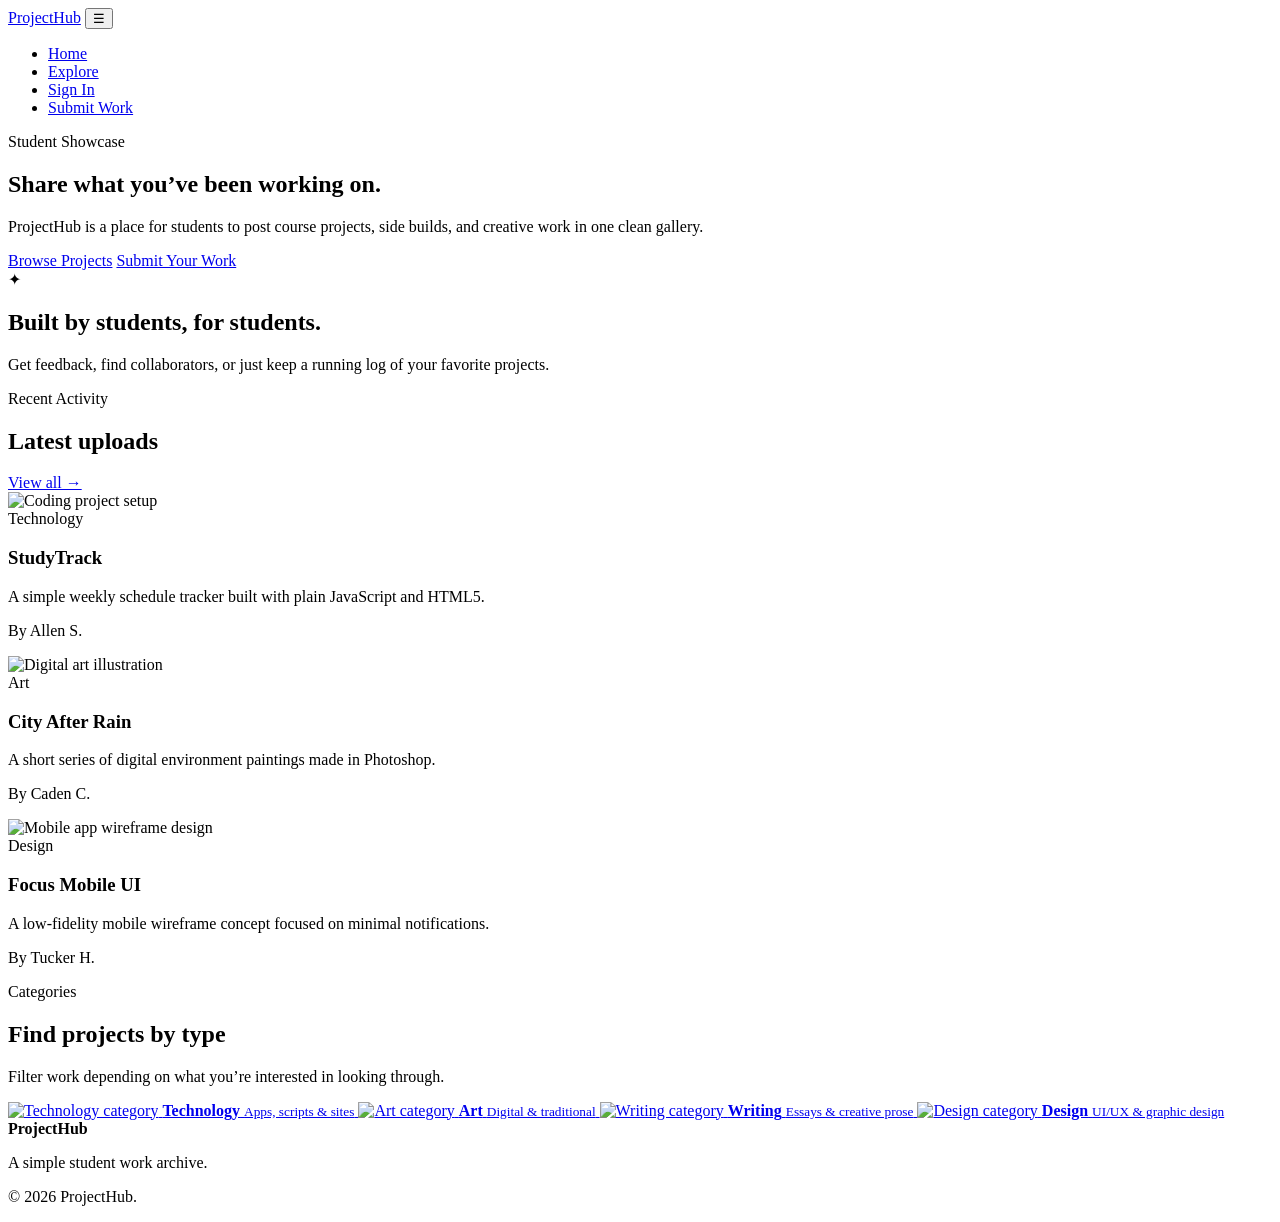
==== index.html @ acc098c9 "Add files via upload" ====
<!DOCTYPE html>
<html lang="en">
<head>
  <meta charset="UTF-8">
  <meta name="viewport" content="width=device-width, initial-scale=1.0">
  <title>ProjectHub | Student Work Showcase</title>
  <link rel="stylesheet" href="css/style.css">
</head>
<body>
  <header class="site-header">
    <nav class="navbar container">
      <a class="logo" href="index.html">ProjectHub</a>
      <button class="menu-toggle" id="menuToggle">☰</button>
      <ul class="nav-links" id="navLinks">
        <li><a class="active" href="index.html">Home</a></li>
        <li><a href="explore.html">Explore</a></li>
        <li><a href="signin.html">Sign In</a></li>
        <li><a class="nav-button" href="submit.html">Submit Work</a></li>
      </ul>
    </nav>
  </header>

  <main>
    <section class="hero">
      <div class="container hero-content">
        <div>
          <p class="eyebrow">Student Showcase</p>
          <h1>Share what you’ve been working on.</h1>
          <p class="hero-text">ProjectHub is a place for students to post course projects, side builds, and creative work in one clean gallery.</p>
          <div class="hero-buttons">
            <a class="button primary" href="explore.html">Browse Projects</a>
            <a class="button secondary" href="submit.html">Submit Your Work</a>
          </div>
        </div>
        <div class="hero-card">
          <span class="hero-icon">✦</span>
          <h2>Built by students, for students.</h2>
          <p>Get feedback, find collaborators, or just keep a running log of your favorite projects.</p>
        </div>
      </div>
    </section>

    <section class="section container">
      <div class="section-heading">
        <div>
          <p class="eyebrow">Recent Activity</p>
          <h2>Latest uploads</h2>
        </div>
        <a href="explore.html">View all →</a>
      </div>
      <div class="project-grid">
        <article class="project-card">
          <div class="project-image">
            <img src="https://images.unsplash.com/photo-1555066931-4365d14bab8c?auto=format&fit=crop&w=600&q=80" alt="Coding project setup">
          </div>
          <div class="card-content">
            <span class="tag">Technology</span>
            <h3>StudyTrack</h3>
            <p>A simple weekly schedule tracker built with plain JavaScript and HTML5.</p>
            <p class="creator">By Allen S.</p>
          </div>
        </article>
        <article class="project-card">
          <div class="project-image">
            <img src="https://images.unsplash.com/photo-1541701494587-cb58502866ab?auto=format&fit=crop&w=600&q=80" alt="Digital art illustration">          </div>
          <div class="card-content">
            <span class="tag">Art</span>
            <h3>City After Rain</h3>
            <p>A short series of digital environment paintings made in Photoshop.</p>
            <p class="creator">By Caden C.</p>
          </div>
        </article>
        <article class="project-card">
          <div class="project-image">
            <img src="https://images.unsplash.com/photo-1581291518633-83b4ebd1d83e?auto=format&fit=crop&w=600&q=80" alt="Mobile app wireframe design">
          </div>
          <div class="card-content">
            <span class="tag">Design</span>
            <h3>Focus Mobile UI</h3>
            <p>A low-fidelity mobile wireframe concept focused on minimal notifications.</p>
            <p class="creator">By Tucker H.</p>
          </div>
        </article>
      </div>
    </section>

    <section class="section categories-section">
      <div class="container">
        <div class="center-heading">
          <p class="eyebrow">Categories</p>
          <h2>Find projects by type</h2>
          <p>Filter work depending on what you’re interested in looking through.</p>
        </div>
        <div class="category-grid">
          <a href="explore.html" class="category-card">
            <img src="https://images.unsplash.com/photo-1517694712202-14dd9538aa97?auto=format&fit=crop&w=300&q=80" alt="Technology category" class="category-img">
            <strong>Technology</strong>
            <small>Apps, scripts & sites</small>
          </a>
          <a href="explore.html" class="category-card">
            <img src="https://images.unsplash.com/photo-1513364776144-60967b0f800f?auto=format&fit=crop&w=300&q=80" alt="Art category" class="category-img">
            <strong>Art</strong>
            <small>Digital & traditional</small>
          </a>
          <a href="explore.html" class="category-card">
            <img src="https://images.unsplash.com/photo-1455390582262-044cdead277a?auto=format&fit=crop&w=300&q=80" alt="Writing category" class="category-img">
            <strong>Writing</strong>
            <small>Essays & creative prose</small>
          </a>
          <a href="explore.html" class="category-card">
            <img src="https://images.unsplash.com/photo-1561070791-2526d30994b5?auto=format&fit=crop&w=300&q=80" alt="Design category" class="category-img">
            <strong>Design</strong>
            <small>UI/UX & graphic design</small>
          </a>
        </div>
      </div>
    </section>
  </main>

  <footer class="footer">
    <div class="container footer-inner">
      <div><strong>ProjectHub</strong><p>A simple student work archive.</p></div>
      <p>© 2026 ProjectHub.</p>
    </div>
  </footer>
  <script src="js/script.js"></script>
</body>
</html>
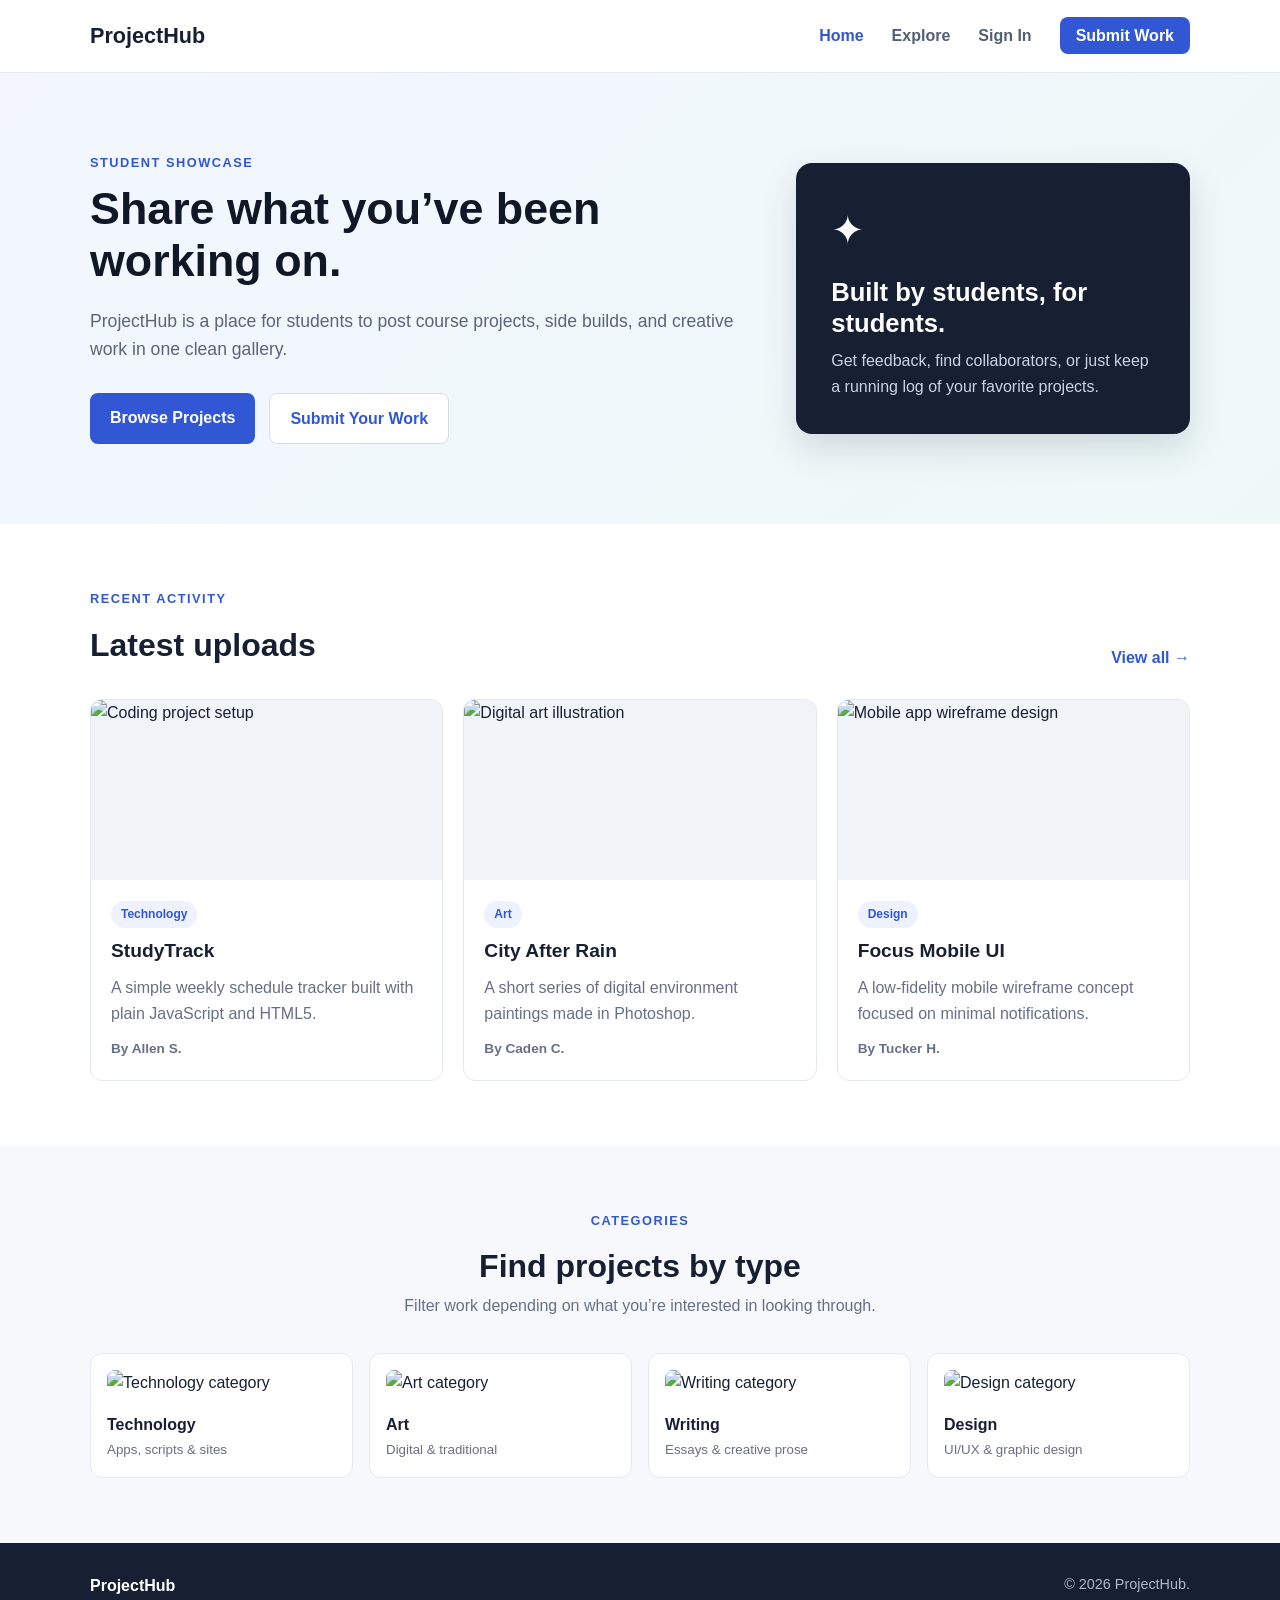
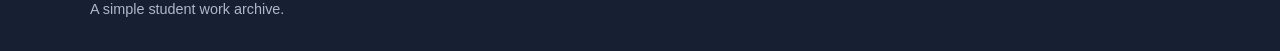
==== commit f2a28563: "Update stylesheet and script paths in index.html" ====
--- a/index.html
+++ b/index.html
@@ -4,7 +4,7 @@
   <meta charset="UTF-8">
   <meta name="viewport" content="width=device-width, initial-scale=1.0">
   <title>ProjectHub | Student Work Showcase</title>
-  <link rel="stylesheet" href="css/style.css">
+  <link rel="stylesheet" href="style.css">
 </head>
 <body>
   <header class="site-header">
@@ -62,7 +62,8 @@
         </article>
         <article class="project-card">
           <div class="project-image">
-            <img src="https://images.unsplash.com/photo-1541701494587-cb58502866ab?auto=format&fit=crop&w=600&q=80" alt="Digital art illustration">          </div>
+            <img src="https://images.unsplash.com/photo-1541701494587-cb58502866ab?auto=format&fit=crop&w=600&q=80" alt="Digital art illustration">
+          </div>
           <div class="card-content">
             <span class="tag">Art</span>
             <h3>City After Rain</h3>
@@ -123,6 +124,6 @@
       <p>© 2026 ProjectHub.</p>
     </div>
   </footer>
-  <script src="js/script.js"></script>
+  <script src="script.js"></script>
 </body>
-</html>+</html>
--- a/style.css
+++ b/style.css
@@ -0,0 +1,562 @@
+* {
+  box-sizing: border-box;
+  margin: 0;
+  padding: 0;
+}
+
+html {
+  scroll-behavior: smooth;
+}
+
+body {
+  font-family: Arial, Helvetica, sans-serif;
+  line-height: 1.6;
+  color: #172033;
+  background: #fff;
+}
+
+.container {
+  width: 90%;
+  max-width: 1100px;
+  margin: 0 auto;
+}
+
+.site-header {
+  background: #fff;
+  border-bottom: 1px solid #e8ebf0;
+  position: sticky;
+  top: 0;
+  z-index: 20;
+}
+
+.navbar {
+  min-height: 72px;
+  display: flex;
+  align-items: center;
+  justify-content: space-between;
+}
+
+.logo {
+  font-size: 1.35rem;
+  font-weight: 800;
+  color: #172033;
+  text-decoration: none;
+}
+
+.nav-links {
+  display: flex;
+  align-items: center;
+  gap: 28px;
+  list-style: none;
+}
+
+.nav-links a {
+  color: #536074;
+  text-decoration: none;
+  font-weight: 600;
+}
+
+.nav-links a:hover,
+.nav-links a.active {
+  color: #3157d5;
+}
+
+.nav-button {
+  background: #3157d5 !important;
+  color: #fff !important;
+  padding: 10px 16px;
+  border-radius: 8px;
+}
+
+.active-button {
+  box-shadow: inset 0 0 0 2px rgba(255, 255, 255, .4);
+}
+
+.menu-toggle {
+  display: none;
+  border: 0;
+  background: none;
+  font-size: 1.5rem;
+  cursor: pointer;
+}
+
+.hero {
+  background: linear-gradient(135deg, #f3f6ff, #eef9f7);
+  padding: 80px 0;
+}
+
+.hero-content {
+  display: grid;
+  grid-template-columns: 1.25fr .75fr;
+  gap: 50px;
+  align-items: center;
+}
+
+.eyebrow {
+  color: #3157d5;
+  text-transform: uppercase;
+  letter-spacing: 1.5px;
+  font-size: 0.8rem;
+  font-weight: 800;
+  margin-bottom: 10px;
+}
+
+.hero h1,
+.page-hero h1,
+.form-card h1 {
+  font-size: 2.8rem;
+  line-height: 1.15;
+  margin-bottom: 20px;
+  color: #101827;
+}
+
+.hero-text {
+  font-size: 1.1rem;
+  color: #596579;
+  max-width: 650px;
+}
+
+.hero-buttons {
+  display: flex;
+  gap: 14px;
+  margin-top: 30px;
+  flex-wrap: wrap;
+}
+
+.button {
+  display: inline-block;
+  border: 0;
+  border-radius: 8px;
+  padding: 12px 20px;
+  font-size: 1rem;
+  font-weight: 700;
+  text-decoration: none;
+  cursor: pointer;
+}
+
+.primary {
+  background: #3157d5;
+  color: #fff;
+}
+
+.primary:hover {
+  background: #2447bb;
+}
+
+.secondary {
+  background: #fff;
+  color: #3157d5;
+  border: 1px solid #d6ddea;
+}
+
+.hero-card {
+  background: #172033;
+  color: #fff;
+  padding: 35px;
+  border-radius: 16px;
+  box-shadow: 0 15px 35px rgba(30, 45, 75, 0.15);
+}
+
+.hero-icon {
+  display: block;
+  font-size: 2.5rem;
+  margin-bottom: 15px;
+}
+
+.hero-card h2 {
+  font-size: 1.6rem;
+  line-height: 1.2;
+  margin-bottom: 10px;
+}
+
+.hero-card p {
+  color: #cbd3e2;
+}
+
+.section {
+  padding: 65px 0;
+}
+
+.section-heading {
+  display: flex;
+  align-items: flex-end;
+  justify-content: space-between;
+  margin-bottom: 28px;
+}
+
+.section-heading h2,
+.center-heading h2 {
+  font-size: 2rem;
+}
+
+.section-heading a {
+  color: #3157d5;
+  text-decoration: none;
+  font-weight: 700;
+}
+
+.project-grid {
+  display: grid;
+  grid-template-columns: repeat(3, 1fr);
+  gap: 20px;
+}
+
+.project-card {
+  border: 1px solid #e4e8ef;
+  border-radius: 12px;
+  overflow: hidden;
+  background: #fff;
+  transition: transform 0.2s, box-shadow 0.2s;
+}
+
+.project-card:hover {
+  transform: translateY(-4px);
+  box-shadow: 0 10px 25px rgba(25, 40, 70, 0.1);
+}
+
+.project-image {
+  height: 180px;
+  width: 100%;
+  overflow: hidden;
+  background: #f0f3f8;
+}
+
+.project-image img {
+  width: 100%;
+  height: 100%;
+  object-fit: cover;
+  display: block;
+}
+
+.card-content {
+  padding: 20px;
+}
+
+.card-content h2,
+.card-content h3 {
+  font-size: 1.2rem;
+  margin: 8px 0;
+}
+
+.card-content p {
+  color: #667085;
+}
+
+.tag {
+  display: inline-block;
+  background: #eef2ff;
+  color: #3157d5;
+  border-radius: 20px;
+  padding: 4px 10px;
+  font-size: 0.75rem;
+  font-weight: 800;
+}
+
+.creator {
+  font-size: 0.85rem;
+  margin-top: 12px !important;
+  font-weight: 700;
+}
+
+.categories-section {
+  background: #f7f8fb;
+}
+
+.center-heading {
+  text-align: center;
+  max-width: 650px;
+  margin: 0 auto 35px;
+}
+
+.center-heading p:last-child {
+  color: #667085;
+}
+
+.category-grid {
+  display: grid;
+  grid-template-columns: repeat(4, 1fr);
+  gap: 16px;
+}
+
+.category-card {
+  background: #fff;
+  border: 1px solid #e5e8ef;
+  padding: 16px;
+  border-radius: 12px;
+  text-decoration: none;
+  color: #172033;
+}
+
+.category-card:hover {
+  border-color: #3157d5;
+}
+
+.category-img {
+  width: 100%;
+  height: 100px;
+  object-fit: cover;
+  border-radius: 8px;
+  margin-bottom: 12px;
+}
+
+.category-card strong,
+.category-card small {
+  display: block;
+}
+
+.category-card strong {
+  margin: 4px 0 2px;
+}
+
+.category-card small {
+  color: #667085;
+}
+
+.page-hero {
+  background: #f3f6ff;
+  padding: 55px 0;
+}
+
+.page-hero h1 {
+  font-size: 2.8rem;
+  margin-bottom: 10px;
+}
+
+.page-hero p:last-child {
+  color: #667085;
+  font-size: 1.05rem;
+}
+
+.explore-controls {
+  margin-bottom: 30px;
+}
+
+.search-box {
+  display: block;
+  margin-bottom: 18px;
+}
+
+.search-box input {
+  width: 100%;
+  padding: 12px 16px;
+  border: 1px solid #ccd3df;
+  border-radius: 8px;
+  font-size: 1rem;
+}
+
+.filter-buttons {
+  display: flex;
+  gap: 10px;
+  flex-wrap: wrap;
+}
+
+.filter-button {
+  border: 1px solid #d5dae3;
+  background: #fff;
+  color: #536074;
+  padding: 8px 16px;
+  border-radius: 20px;
+  cursor: pointer;
+  font-weight: 700;
+}
+
+.filter-button.active,
+.filter-button:hover {
+  background: #3157d5;
+  color: #fff;
+  border-color: #3157d5;
+}
+
+.empty-message {
+  text-align: center;
+  color: #667085;
+  padding: 30px;
+}
+
+.form-page {
+  min-height: calc(100vh - 145px);
+  padding: 60px 20px;
+  background: #f7f8fb;
+}
+
+.form-card {
+  width: 100%;
+  max-width: 500px;
+  margin: 0 auto;
+  background: #fff;
+  border: 1px solid #e4e8ef;
+  border-radius: 14px;
+  padding: 35px;
+  box-shadow: 0 8px 25px rgba(30, 45, 75, 0.05);
+}
+
+.form-card.wide {
+  max-width: 720px;
+}
+
+.form-card h1 {
+  font-size: 2.2rem;
+  margin-bottom: 10px;
+}
+
+.form-intro {
+  color: #667085;
+  margin-bottom: 25px;
+}
+
+.form-group {
+  margin-bottom: 18px;
+}
+
+.form-group label {
+  display: block;
+  font-weight: 700;
+  margin-bottom: 6px;
+}
+
+.form-group input,
+.form-group select,
+.form-group textarea {
+  width: 100%;
+  padding: 10px 12px;
+  border: 1px solid #cbd2de;
+  border-radius: 6px;
+  font: inherit;
+  color: #172033;
+  background: #fff;
+}
+
+.form-group input:focus,
+.form-group select:focus,
+.form-group textarea:focus,
+.search-box input:focus {
+  outline: 2px solid #3157d5;
+  border-color: #3157d5;
+}
+
+.two-column {
+  display: grid;
+  grid-template-columns: 1fr 1fr;
+  gap: 16px;
+}
+
+.full-width {
+  width: 100%;
+}
+
+.error {
+  display: block;
+  color: #b42318;
+  font-size: 0.82rem;
+  margin-top: 4px;
+}
+
+.form-message {
+  margin-top: 15px;
+  font-weight: 700;
+}
+
+.form-note {
+  font-size: 0.8rem;
+  color: #7a8494;
+  margin-top: 20px;
+}
+
+.footer {
+  background: #172033;
+  color: #d9dfeb;
+  padding: 30px 0;
+}
+
+.footer-inner {
+  display: flex;
+  justify-content: space-between;
+  gap: 30px;
+}
+
+.footer strong {
+  color: #fff;
+}
+
+.footer p {
+  color: #aeb8c9;
+  font-size: 0.9rem;
+}
+
+@media (max-width: 800px) {
+  .menu-toggle {
+    display: block;
+  }
+
+  .nav-links {
+    display: none;
+    position: absolute;
+    top: 72px;
+    left: 0;
+    right: 0;
+    background: #fff;
+    padding: 20px;
+    flex-direction: column;
+    align-items: stretch;
+    border-bottom: 1px solid #e8ebf0;
+  }
+
+  .nav-links.open {
+    display: flex;
+  }
+
+  .nav-links a {
+    display: block;
+    padding: 8px;
+  }
+
+  .hero-content {
+    grid-template-columns: 1fr;
+  }
+
+  .project-grid {
+    grid-template-columns: 1fr 1fr;
+  }
+
+  .category-grid {
+    grid-template-columns: 1fr 1fr;
+  }
+}
+
+@media (max-width: 560px) {
+  .hero {
+    padding: 50px 0;
+  }
+
+  .hero h1 {
+    font-size: 2.2rem;
+  }
+
+  .project-grid,
+  .category-grid,
+  .two-column {
+    grid-template-columns: 1fr;
+  }
+
+  .section {
+    padding: 45px 0;
+  }
+
+  .section-heading {
+    align-items: flex-start;
+    gap: 15px;
+    flex-direction: column;
+  }
+
+  .footer-inner {
+    flex-direction: column;
+  }
+
+  .form-card {
+    padding: 24px;
+  }
+
+  .page-hero h1 {
+    font-size: 2.2rem;
+  }
+}
